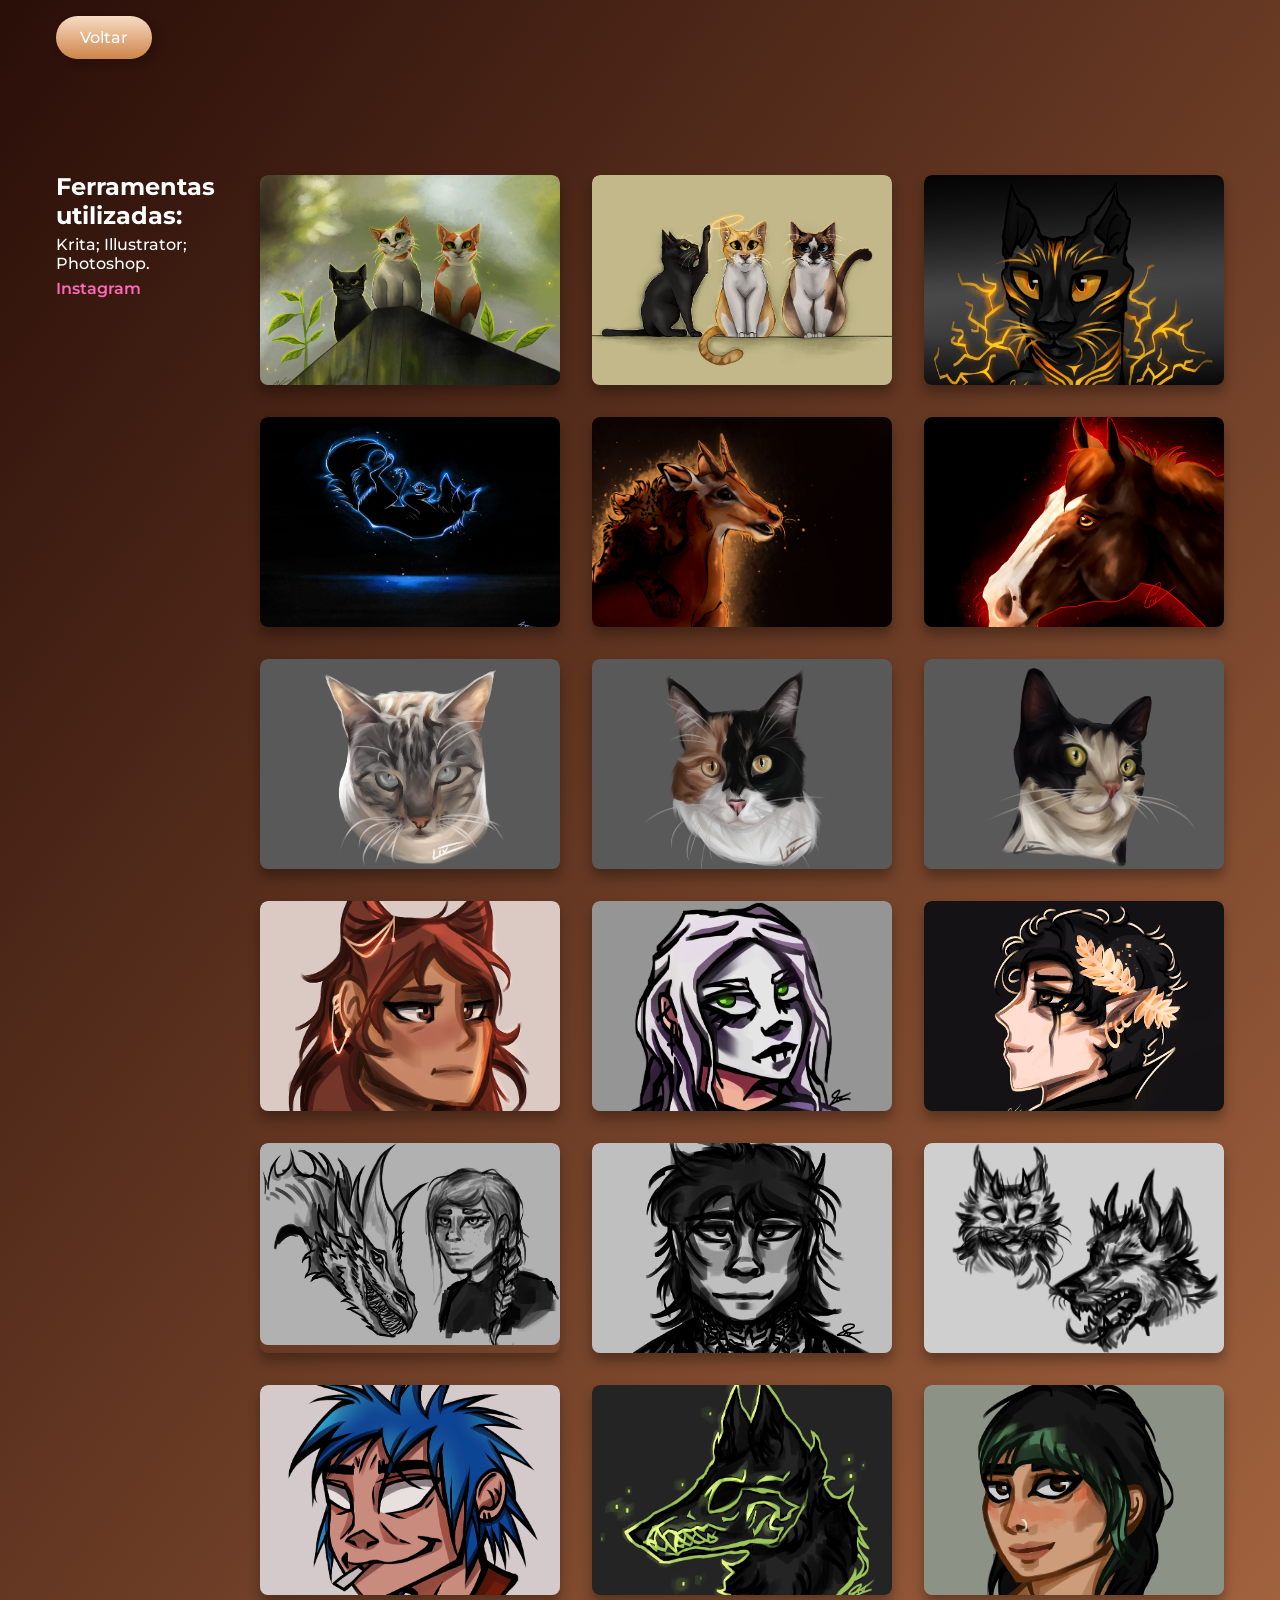
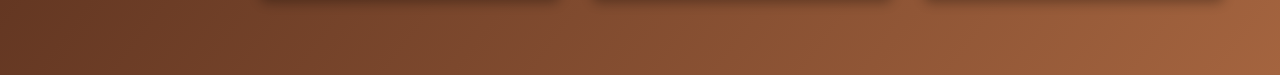
==== desenhos.html @ c01bd3d4 "organiza pastas, renomeia imagens e corrige html" ====
<!DOCTYPE html>
<html lang="pt-br">

<head>
  <meta charset="UTF-8" />
  <meta name="viewport" content="width=device-width, initial-scale=1.0" />
  <link rel="preconnect" href="https://fonts.googleapis.com" />
  <link rel="preconnect" href="https://fonts.gstatic.com" crossorigin />
  <link href="https://fonts.googleapis.com/css2?family=Montserrat:wght@400;500;600;700&display=swap" rel="stylesheet" />
  <link rel="stylesheet" href="css/base.css" />
  <link rel="stylesheet" href="css/galeria.css" />
  <title>Desenhos</title>
</head>

<body>
  <nav class="page-nav">
    <a href="index.html" class="btn">Voltar</a>
  </nav>

  <main class="section__container split">
    <div class="page-intro">
      <h2>Ferramentas utilizadas:</h2>
      <p class="page-intro__tools">Krita; Illustrator; Photoshop.</p>
      <p>
        <a href="https://www.instagram.com/ashszen/" target="_blank" rel="noopener noreferrer">Instagram</a>
      </p>
    </div>

    <ul class="gallery">
      <li class="photo"><img src="assets/img/desenhos/stray.png" alt="Foto 1"></li>
      <li class="photo"><img src="assets/img/desenhos/gatitos.png" alt="Foto 2"></li>
      <li class="photo"><img src="assets/img/desenhos/gato-brilhante.png" alt="Foto 3"></li>
      <li class="photo"><img src="assets/img/desenhos/lys-azul.png" alt="Foto 4"></li>
      <li class="photo"><img src="assets/img/desenhos/guepardo.png" alt="Foto 5"></li>
      <li class="photo"><img src="assets/img/desenhos/cavalo.png" alt="Foto 6"></li>
      <li class="photo"><img src="assets/img/desenhos/gato-1.png" alt="Foto 7"></li>
      <li class="photo"><img src="assets/img/desenhos/gato-2.png" alt="Foto 8"></li>
      <li class="photo"><img src="assets/img/desenhos/gato-3.png" alt="Foto 9"></li>
      <li class="photo"><img src="assets/img/desenhos/jude.png" alt="Foto 10"></li>
      <li class="photo"><img src="assets/img/desenhos/dakota.png" alt="Foto 11"></li>
      <li class="photo"><img src="assets/img/desenhos/cardan.png" alt="Foto 12"></li>
      <li class="photo"><img src="assets/img/desenhos/tairn.png" alt="Foto 13"></li>
      <li class="photo"><img src="assets/img/desenhos/henson.png" alt="Foto 14"></li>
      <li class="photo"><img src="assets/img/desenhos/animais.png" alt="Foto 15"></li>
      <li class="photo"><img src="assets/img/desenhos/desenho-2d.png" alt="Foto 16"></li>
      <li class="photo"><img src="assets/img/desenhos/lobo.png" alt="Foto 17"></li>
      <li class="photo"><img src="assets/img/desenhos/yvet.png" alt="Foto 18"></li>
    </ul>
  </main>
</body>

</html>
---- css/base.css ----
/* Base compartilhada por todas as páginas */

:root {
  --primary-color: #f7dcc5;
  --secondary-color: #ce8448;
  --extra-light: #f3f4f6;
  --white: #ffffff;
  --gradient-1: linear-gradient(to bottom right, #290E08, #A4643F);
  --gradient-2: linear-gradient(to bottom, var(--primary-color), var(--secondary-color));
  --shadow: 5px 5px 10px rgba(0, 0, 0, 0.2);
  --max-width: 1200px;
}

* {
  padding: 0;
  margin: 0;
  box-sizing: border-box;
}

html {
  scroll-behavior: smooth;
}

body {
  font-family: "Montserrat", sans-serif;
  color: var(--white);
  background-image: var(--gradient-1);
}

main {
  min-height: 100vh;
}

img {
  width: 100%;
  display: flex;
}

a {
  text-decoration: none;
}

.section__container {
  max-width: var(--max-width);
  margin: auto;
  padding: 5rem 1rem;
}

.section__header {
  margin-bottom: 5rem;
  font-size: 2.5rem;
  font-weight: 700;
  text-align: center;
}

.section__description {
  max-width: 600px;
  margin-inline: auto;
  color: var(--extra-light);
  text-align: center;
  line-height: 1.75rem;
}

/* Duas colunas a partir de 768px (Sobre mim e páginas de galeria) */
.split {
  display: grid;
  gap: 2rem;
}

.btn {
  display: inline-block;
  padding: 0.75rem 1.5rem;
  font-size: 1rem;
  font-weight: 500;
  color: var(--white);
  background-image: var(--gradient-2);
  border: none;
  border-radius: 5rem;
  cursor: pointer;
  box-shadow: var(--shadow);
  transition: transform 0.2s;
}

.btn:hover {
  transform: scale(1.05);
}

@media (width > 768px) {
  .split {
    grid-template-columns: repeat(2, 1fr);
    align-items: center;
  }
}
---- css/galeria.css ----
/* Páginas de galeria (desenhos.html e design.html) */

.page-nav {
  max-width: var(--max-width);
  margin: auto;
  padding: 1rem;
}

.page-intro {
  display: flex;
  flex-direction: column;
  align-items: flex-start;
  align-self: start;
  margin-top: 10%;
}

.page-intro__tools {
  font-weight: 500;
  margin-block: 3%;
}

.page-intro a {
  color: #ff69b4;
  font-weight: 600;
}

.page-intro a:hover {
  color: #ff1493;
}

/* Grade de imagens: 3 colunas por padrão, --duo para 2 colunas */
.gallery {
  display: grid;
  grid-template-columns: repeat(3, minmax(300px, 1fr));
  gap: 2rem;
  max-width: var(--max-width);
  margin: 20px auto 0;
  list-style: none;
}

.gallery--duo {
  grid-template-columns: repeat(2, minmax(400px, 1fr));
}

.photo {
  width: 100%;
  aspect-ratio: 4 / 2.8;
  overflow: hidden;
  border-radius: 8px;
  box-shadow: 0 8px 12px rgba(0, 0, 0, 0.3);
}

.photo img {
  height: auto;
  border-radius: 8px;
  transition: transform 0.3s ease-in-out;
}

.photo img:hover {
  transform: scale(1.1);
}

/* Lista de projetos (design.html) */
.projects {
  display: flex;
  flex-direction: column;
  text-align: center;
}

.project:not(:last-child) {
  margin-bottom: 70px;
}

.project__title {
  padding-bottom: 10px;
}

.project__parts {
  font-weight: 600;
}

@media (max-width: 1024px) {
  .gallery {
    grid-template-columns: repeat(2, minmax(300px, 1fr));
  }

  .gallery--duo {
    grid-template-columns: repeat(2, minmax(200px, 1fr));
  }
}

@media (max-width: 768px) {
  .gallery--duo {
    grid-template-columns: 1fr;
    gap: 1rem;
  }
}

@media (max-width: 600px) {
  .gallery {
    grid-template-columns: 1fr;
  }
}
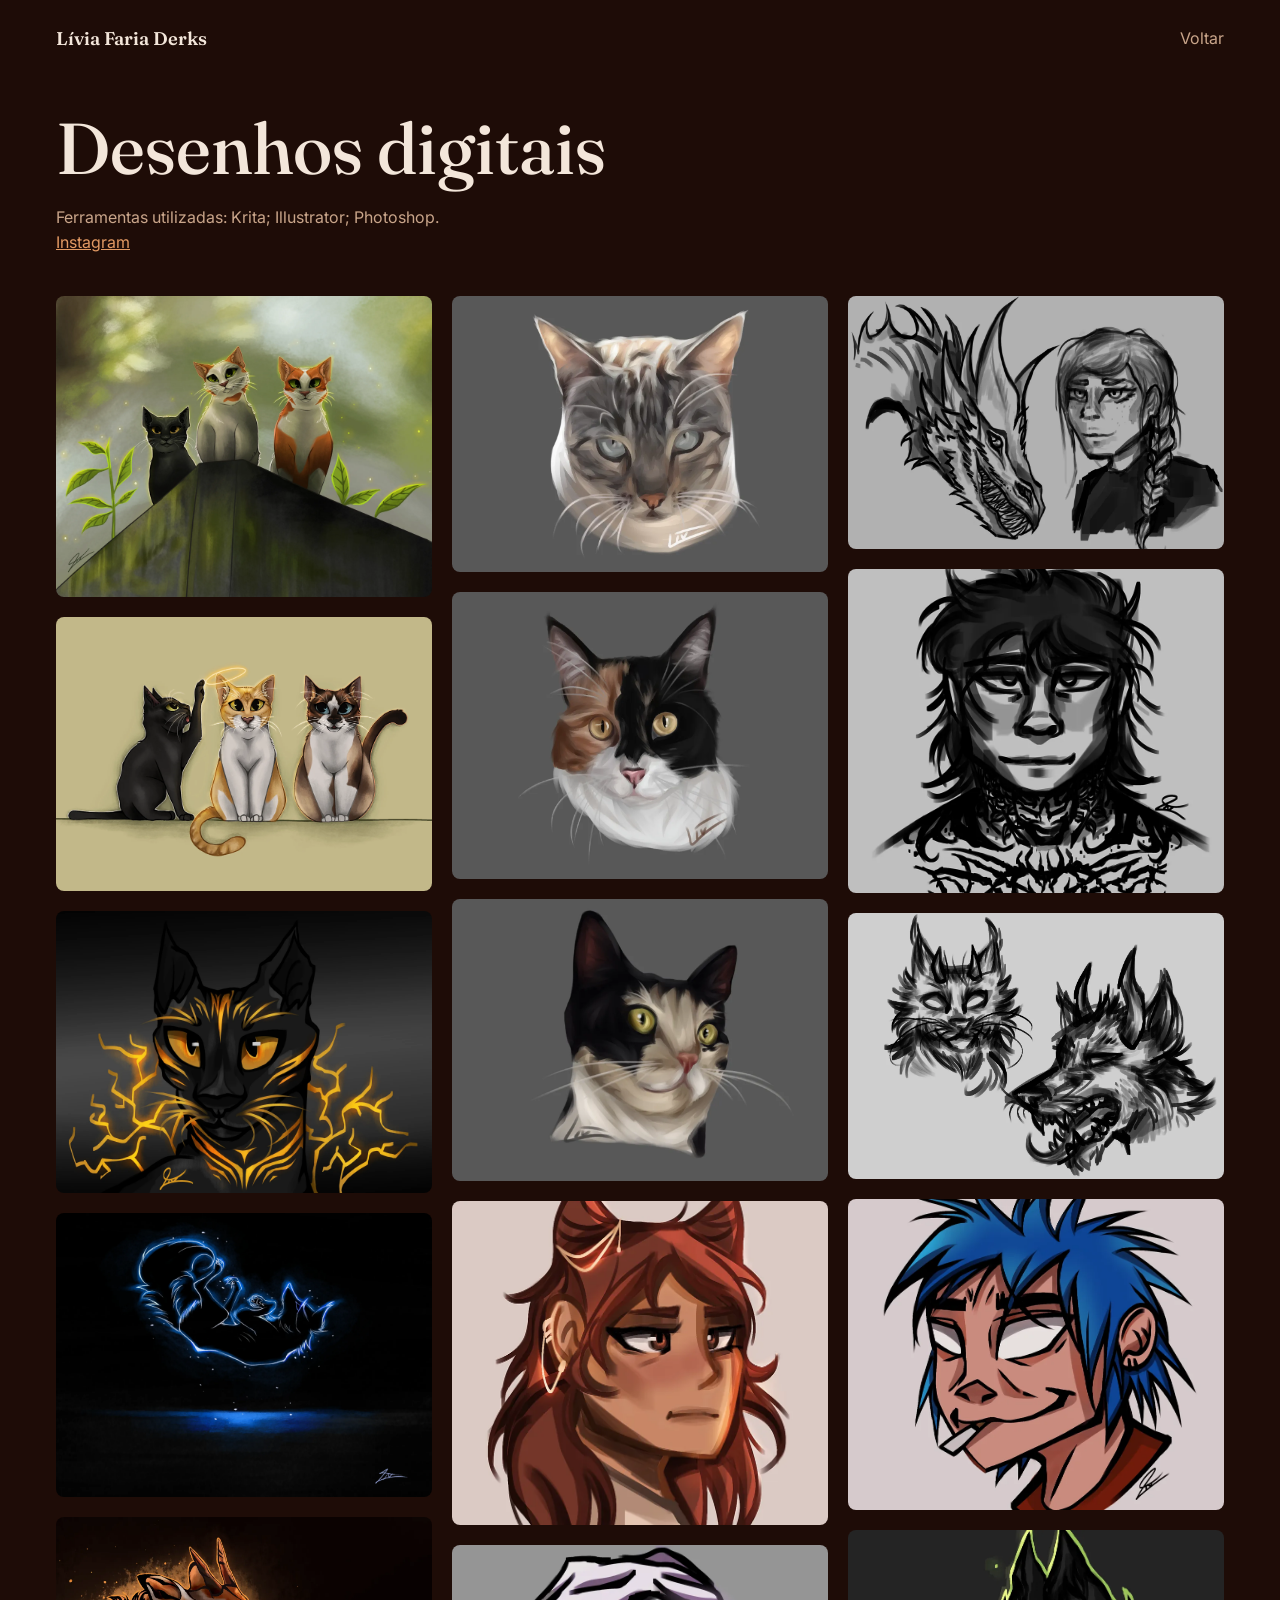
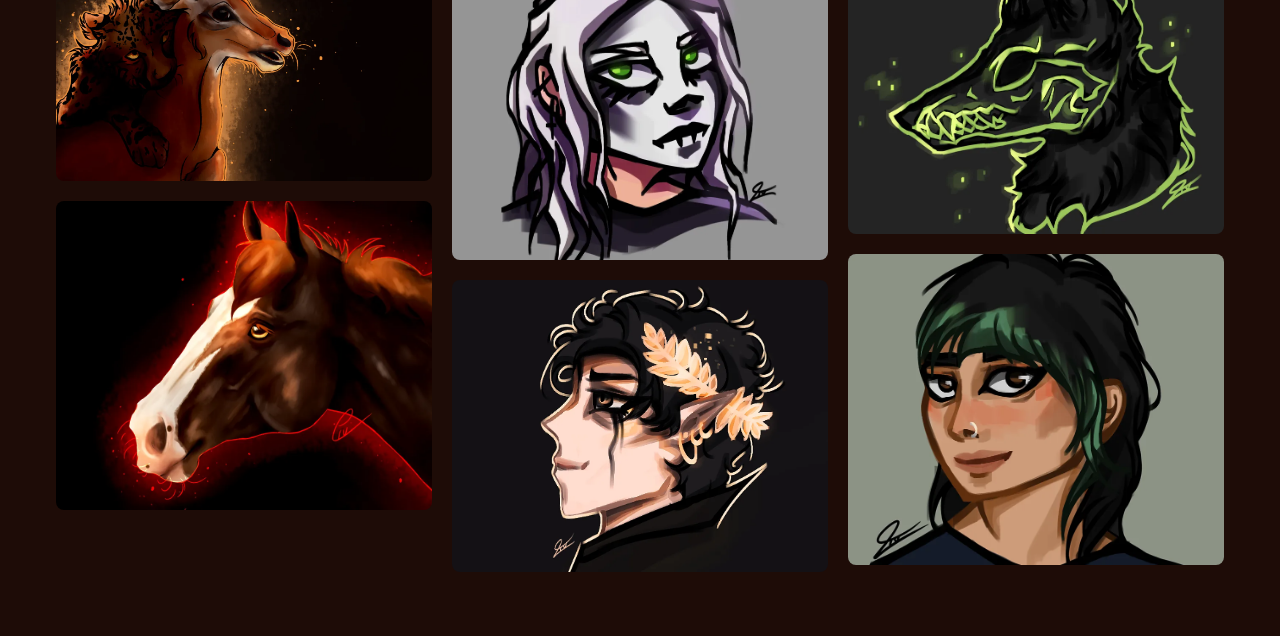
==== commit 253f794a: "imagens em webp, visual novo e acessibilidade" ====
--- a/desenhos.html
+++ b/desenhos.html
@@ -4,49 +4,60 @@
 <head>
   <meta charset="UTF-8" />
   <meta name="viewport" content="width=device-width, initial-scale=1.0" />
+  <meta name="description" content="Desenhos digitais de Lívia Faria Derks." />
   <link rel="preconnect" href="https://fonts.googleapis.com" />
   <link rel="preconnect" href="https://fonts.gstatic.com" crossorigin />
-  <link href="https://fonts.googleapis.com/css2?family=Montserrat:wght@400;500;600;700&display=swap" rel="stylesheet" />
+  <link href="https://fonts.googleapis.com/css2?family=Fraunces:opsz,wght@9..144,500;9..144,600&family=Inter:wght@400;600&display=swap" rel="stylesheet" />
   <link rel="stylesheet" href="css/base.css" />
   <link rel="stylesheet" href="css/galeria.css" />
-  <title>Desenhos</title>
+  <title>Desenhos digitais | Lívia Faria Derks</title>
 </head>
 
 <body>
-  <nav class="page-nav">
-    <a href="index.html" class="btn">Voltar</a>
-  </nav>
+  <header class="topo container">
+    <a href="index.html" class="topo__nome">Lívia Faria Derks</a>
+    <nav aria-label="Principal">
+      <ul class="topo__links">
+        <li><a href="index.html">Voltar</a></li>
+      </ul>
+    </nav>
+  </header>
 
-  <main class="section__container split">
-    <div class="page-intro">
-      <h2>Ferramentas utilizadas:</h2>
-      <p class="page-intro__tools">Krita; Illustrator; Photoshop.</p>
-      <p>
-        <a href="https://www.instagram.com/ashszen/" target="_blank" rel="noopener noreferrer">Instagram</a>
-      </p>
-    </div>
+  <main class="pagina container">
+    <h1>Desenhos digitais</h1>
+    <p class="ferramentas">Ferramentas utilizadas: Krita; Illustrator; Photoshop.</p>
+    <p>
+      <a href="https://www.instagram.com/ashszen/" target="_blank" rel="noopener noreferrer">Instagram<span
+          class="sr-only"> (abre em nova aba)</span></a>
+    </p>
 
     <ul class="gallery">
-      <li class="photo"><img src="assets/img/desenhos/stray.png" alt="Foto 1"></li>
-      <li class="photo"><img src="assets/img/desenhos/gatitos.png" alt="Foto 2"></li>
-      <li class="photo"><img src="assets/img/desenhos/gato-brilhante.png" alt="Foto 3"></li>
-      <li class="photo"><img src="assets/img/desenhos/lys-azul.png" alt="Foto 4"></li>
-      <li class="photo"><img src="assets/img/desenhos/guepardo.png" alt="Foto 5"></li>
-      <li class="photo"><img src="assets/img/desenhos/cavalo.png" alt="Foto 6"></li>
-      <li class="photo"><img src="assets/img/desenhos/gato-1.png" alt="Foto 7"></li>
-      <li class="photo"><img src="assets/img/desenhos/gato-2.png" alt="Foto 8"></li>
-      <li class="photo"><img src="assets/img/desenhos/gato-3.png" alt="Foto 9"></li>
-      <li class="photo"><img src="assets/img/desenhos/jude.png" alt="Foto 10"></li>
-      <li class="photo"><img src="assets/img/desenhos/dakota.png" alt="Foto 11"></li>
-      <li class="photo"><img src="assets/img/desenhos/cardan.png" alt="Foto 12"></li>
-      <li class="photo"><img src="assets/img/desenhos/tairn.png" alt="Foto 13"></li>
-      <li class="photo"><img src="assets/img/desenhos/henson.png" alt="Foto 14"></li>
-      <li class="photo"><img src="assets/img/desenhos/animais.png" alt="Foto 15"></li>
-      <li class="photo"><img src="assets/img/desenhos/desenho-2d.png" alt="Foto 16"></li>
-      <li class="photo"><img src="assets/img/desenhos/lobo.png" alt="Foto 17"></li>
-      <li class="photo"><img src="assets/img/desenhos/yvet.png" alt="Foto 18"></li>
+      <li><a class="photo" href="assets/img/desenhos/stray.webp"><img src="assets/img/desenhos/stray.webp" alt="Foto 1" width="2000" height="1604" loading="lazy"></a></li>
+      <li><a class="photo" href="assets/img/desenhos/gatitos.webp"><img src="assets/img/desenhos/gatitos.webp" alt="Foto 2" width="2000" height="1455" loading="lazy"></a></li>
+      <li><a class="photo" href="assets/img/desenhos/gato-brilhante.webp"><img src="assets/img/desenhos/gato-brilhante.webp" alt="Foto 3" width="2000" height="1500" loading="lazy"></a></li>
+      <li><a class="photo" href="assets/img/desenhos/lys-azul.webp"><img src="assets/img/desenhos/lys-azul.webp" alt="Foto 4" width="2000" height="1513" loading="lazy"></a></li>
+      <li><a class="photo" href="assets/img/desenhos/guepardo.webp"><img src="assets/img/desenhos/guepardo.webp" alt="Foto 5" width="1343" height="943" loading="lazy"></a></li>
+      <li><a class="photo" href="assets/img/desenhos/cavalo.webp"><img src="assets/img/desenhos/cavalo.webp" alt="Foto 6" width="943" height="774" loading="lazy"></a></li>
+      <li><a class="photo" href="assets/img/desenhos/gato-1.webp"><img src="assets/img/desenhos/gato-1.webp" alt="Foto 7" width="1113" height="818" loading="lazy"></a></li>
+      <li><a class="photo" href="assets/img/desenhos/gato-2.webp"><img src="assets/img/desenhos/gato-2.webp" alt="Foto 8" width="1193" height="909" loading="lazy"></a></li>
+      <li><a class="photo" href="assets/img/desenhos/gato-3.webp"><img src="assets/img/desenhos/gato-3.webp" alt="Foto 9" width="1160" height="872" loading="lazy"></a></li>
+      <li><a class="photo" href="assets/img/desenhos/jude.webp"><img src="assets/img/desenhos/jude.webp" alt="Foto 10" width="792" height="681" loading="lazy"></a></li>
+      <li><a class="photo" href="assets/img/desenhos/dakota.webp"><img src="assets/img/desenhos/dakota.webp" alt="Foto 11" width="871" height="730" loading="lazy"></a></li>
+      <li><a class="photo" href="assets/img/desenhos/cardan.webp"><img src="assets/img/desenhos/cardan.webp" alt="Foto 12" width="1029" height="799" loading="lazy"></a></li>
+      <li><a class="photo" href="assets/img/desenhos/tairn.webp"><img src="assets/img/desenhos/tairn.webp" alt="Foto 13" width="1160" height="780" loading="lazy"></a></li>
+      <li><a class="photo" href="assets/img/desenhos/henson.webp"><img src="assets/img/desenhos/henson.webp" alt="Foto 14" width="940" height="810" loading="lazy"></a></li>
+      <li><a class="photo" href="assets/img/desenhos/animais.webp"><img src="assets/img/desenhos/animais.webp" alt="Foto 15" width="1259" height="891" loading="lazy"></a></li>
+      <li><a class="photo" href="assets/img/desenhos/desenho-2d.webp"><img src="assets/img/desenhos/desenho-2d.webp" alt="Foto 16" width="905" height="750" loading="lazy"></a></li>
+      <li><a class="photo" href="assets/img/desenhos/lobo.webp"><img src="assets/img/desenhos/lobo.webp" alt="Foto 17" width="889" height="718" loading="lazy"></a></li>
+      <li><a class="photo" href="assets/img/desenhos/yvet.webp"><img src="assets/img/desenhos/yvet.webp" alt="Foto 18" width="888" height="735" loading="lazy"></a></li>
     </ul>
   </main>
+
+  <dialog class="zoom" id="zoom" aria-label="Imagem ampliada">
+    <button type="button" class="btn zoom__fechar" id="fechar">Fechar</button>
+  </dialog>
+
+  <script src="js/galeria.js"></script>
 </body>
 
 </html>
--- a/css/base.css
+++ b/css/base.css
@@ -1,14 +1,14 @@
-/* Base compartilhada por todas as páginas */
-
 :root {
-  --primary-color: #f7dcc5;
-  --secondary-color: #ce8448;
-  --extra-light: #f3f4f6;
-  --white: #ffffff;
-  --gradient-1: linear-gradient(to bottom right, #290E08, #A4643F);
-  --gradient-2: linear-gradient(to bottom, var(--primary-color), var(--secondary-color));
-  --shadow: 5px 5px 10px rgba(0, 0, 0, 0.2);
-  --max-width: 1200px;
+  --fundo: #1e0c07;
+  --fundo-2: #2a1610;
+  --borda: #3d2419;
+  --texto: #f3e6da;
+  --texto-2: #c9a58a;
+  --destaque: #e39a63;
+  --destaque-hover: #eeb07f;
+  --fonte-titulo: "Fraunces", Georgia, serif;
+  --fonte-texto: "Inter", system-ui, sans-serif;
+  --largura: 1200px;
 }
 
 * {
@@ -22,72 +22,119 @@
 }
 
 body {
-  font-family: "Montserrat", sans-serif;
-  color: var(--white);
-  background-image: var(--gradient-1);
-}
-
-main {
-  min-height: 100vh;
+  font-family: var(--fonte-texto);
+  line-height: 1.6;
+  color: var(--texto);
+  background-color: var(--fundo);
 }
 
 img {
-  width: 100%;
-  display: flex;
+  display: block;
+  max-width: 100%;
+  height: auto;
+}
+
+h1, h2, h3 {
+  font-family: var(--fonte-titulo);
+  font-weight: 600;
+  line-height: 1.1;
 }
 
 a {
+  color: var(--destaque);
+}
+
+a:hover {
+  color: var(--destaque-hover);
+}
+
+:focus-visible {
+  outline: 2px solid var(--destaque);
+  outline-offset: 3px;
+}
+
+.container {
+  max-width: var(--largura);
+  margin-inline: auto;
+  padding-inline: 1rem;
+}
+
+/* so pra leitor de tela */
+.sr-only {
+  position: absolute;
+  width: 1px;
+  height: 1px;
+  overflow: hidden;
+  clip: rect(0 0 0 0);
+  white-space: nowrap;
+}
+
+/* topo */
+.topo {
+  display: flex;
+  flex-wrap: wrap;
+  align-items: center;
+  justify-content: space-between;
+  gap: 0.5rem 2rem;
+  padding-block: 1.5rem;
+}
+
+.topo__nome {
+  font-family: var(--fonte-titulo);
+  font-size: 1.15rem;
+  font-weight: 600;
+  color: var(--texto);
   text-decoration: none;
 }
 
-.section__container {
-  max-width: var(--max-width);
-  margin: auto;
-  padding: 5rem 1rem;
+.topo__links {
+  display: flex;
+  flex-wrap: wrap;
+  gap: 0.25rem 1.5rem;
+  list-style: none;
 }
 
-.section__header {
-  margin-bottom: 5rem;
-  font-size: 2.5rem;
-  font-weight: 700;
-  text-align: center;
+.topo__links a {
+  color: var(--texto-2);
+  text-decoration: none;
 }
 
-.section__description {
-  max-width: 600px;
-  margin-inline: auto;
-  color: var(--extra-light);
-  text-align: center;
-  line-height: 1.75rem;
+.topo__links a:hover {
+  color: var(--texto);
 }
 
-/* Duas colunas a partir de 768px (Sobre mim e páginas de galeria) */
-.split {
-  display: grid;
-  gap: 2rem;
-}
-
+/* botao */
 .btn {
   display: inline-block;
-  padding: 0.75rem 1.5rem;
-  font-size: 1rem;
-  font-weight: 500;
-  color: var(--white);
-  background-image: var(--gradient-2);
+  padding: 0.7rem 1.4rem;
+  font-weight: 600;
+  color: var(--fundo);
+  background-color: var(--destaque);
   border: none;
   border-radius: 5rem;
+  text-decoration: none;
   cursor: pointer;
-  box-shadow: var(--shadow);
-  transition: transform 0.2s;
+  transition: background-color 0.2s;
 }
 
 .btn:hover {
-  transform: scale(1.05);
+  color: var(--fundo);
+  background-color: var(--destaque-hover);
 }
 
-@media (width > 768px) {
-  .split {
-    grid-template-columns: repeat(2, 1fr);
-    align-items: center;
+.rodape {
+  padding-block: 3rem;
+  font-size: 0.9rem;
+  color: var(--texto-2);
+  border-top: 1px solid var(--borda);
+}
+
+@media (prefers-reduced-motion: reduce) {
+  html {
+    scroll-behavior: auto;
+  }
+
+  * {
+    transition: none !important;
   }
 }
--- a/css/galeria.css
+++ b/css/galeria.css
@@ -1,103 +1,99 @@
-/* Páginas de galeria (desenhos.html e design.html) */
-
-.page-nav {
-  max-width: var(--max-width);
-  margin: auto;
-  padding: 1rem;
+.pagina {
+  padding-block: 2rem 4rem;
 }
 
-.page-intro {
-  display: flex;
-  flex-direction: column;
-  align-items: flex-start;
-  align-self: start;
-  margin-top: 10%;
+.pagina h1 {
+  font-size: clamp(2.5rem, 9vw, 4.5rem);
+  font-weight: 500;
 }
 
-.page-intro__tools {
-  font-weight: 500;
-  margin-block: 3%;
+.ferramentas {
+  margin-top: 1rem;
+  color: var(--texto-2);
 }
 
-.page-intro a {
-  color: #ff69b4;
+/* galeria (estilo masonry pra nao cortar os desenhos) */
+.gallery {
+  columns: 3 280px;
+  column-gap: 1.25rem;
+  margin-top: 2.5rem;
+  list-style: none;
+}
+
+.gallery--duas {
+  columns: 2 300px;
+}
+
+.gallery li {
+  break-inside: avoid;
+  margin-bottom: 1.25rem;
+}
+
+.photo {
+  display: block;
+  border-radius: 0.5rem;
+  overflow: hidden;
+  cursor: zoom-in;
+}
+
+.photo img {
+  width: 100%;
+  transition: opacity 0.2s;
+}
+
+.photo:hover img {
+  opacity: 0.85;
+}
+
+/* projetos de design */
+.projeto {
+  padding-top: 3.5rem;
+  margin-top: 3.5rem;
+  border-top: 1px solid var(--borda);
+}
+
+.projeto h2 {
+  margin-bottom: 0.75rem;
+  font-size: clamp(1.75rem, 5vw, 2.25rem);
+}
+
+.projeto p {
+  max-width: 65ch;
+  color: var(--texto-2);
+}
+
+.projeto__partes {
+  margin-top: 0.25rem;
   font-weight: 600;
 }
 
-.page-intro a:hover {
-  color: #ff1493;
+.projeto .gallery {
+  margin-top: 1.5rem;
 }
 
-/* Grade de imagens: 3 colunas por padrão, --duo para 2 colunas */
-.gallery {
-  display: grid;
-  grid-template-columns: repeat(3, minmax(300px, 1fr));
-  gap: 2rem;
-  max-width: var(--max-width);
-  margin: 20px auto 0;
-  list-style: none;
+/* imagem ampliada */
+.zoom {
+  max-width: 95vw;
+  max-height: 95vh;
+  margin: auto;
+  padding: 0;
+  background: none;
+  border: none;
 }
 
-.gallery--duo {
-  grid-template-columns: repeat(2, minmax(400px, 1fr));
+.zoom::backdrop {
+  background-color: rgba(10, 4, 2, 0.92);
 }
 
-.photo {
-  width: 100%;
-  aspect-ratio: 4 / 2.8;
-  overflow: hidden;
-  border-radius: 8px;
-  box-shadow: 0 8px 12px rgba(0, 0, 0, 0.3);
+.zoom img {
+  max-width: 95vw;
+  max-height: 85vh;
+  width: auto;
+  margin-inline: auto;
+  border-radius: 0.5rem;
 }
 
-.photo img {
-  height: auto;
-  border-radius: 8px;
-  transition: transform 0.3s ease-in-out;
+.zoom__fechar {
+  display: block;
+  margin: 0 0 0.75rem auto;
 }
-
-.photo img:hover {
-  transform: scale(1.1);
-}
-
-/* Lista de projetos (design.html) */
-.projects {
-  display: flex;
-  flex-direction: column;
-  text-align: center;
-}
-
-.project:not(:last-child) {
-  margin-bottom: 70px;
-}
-
-.project__title {
-  padding-bottom: 10px;
-}
-
-.project__parts {
-  font-weight: 600;
-}
-
-@media (max-width: 1024px) {
-  .gallery {
-    grid-template-columns: repeat(2, minmax(300px, 1fr));
-  }
-
-  .gallery--duo {
-    grid-template-columns: repeat(2, minmax(200px, 1fr));
-  }
-}
-
-@media (max-width: 768px) {
-  .gallery--duo {
-    grid-template-columns: 1fr;
-    gap: 1rem;
-  }
-}
-
-@media (max-width: 600px) {
-  .gallery {
-    grid-template-columns: 1fr;
-  }
-}
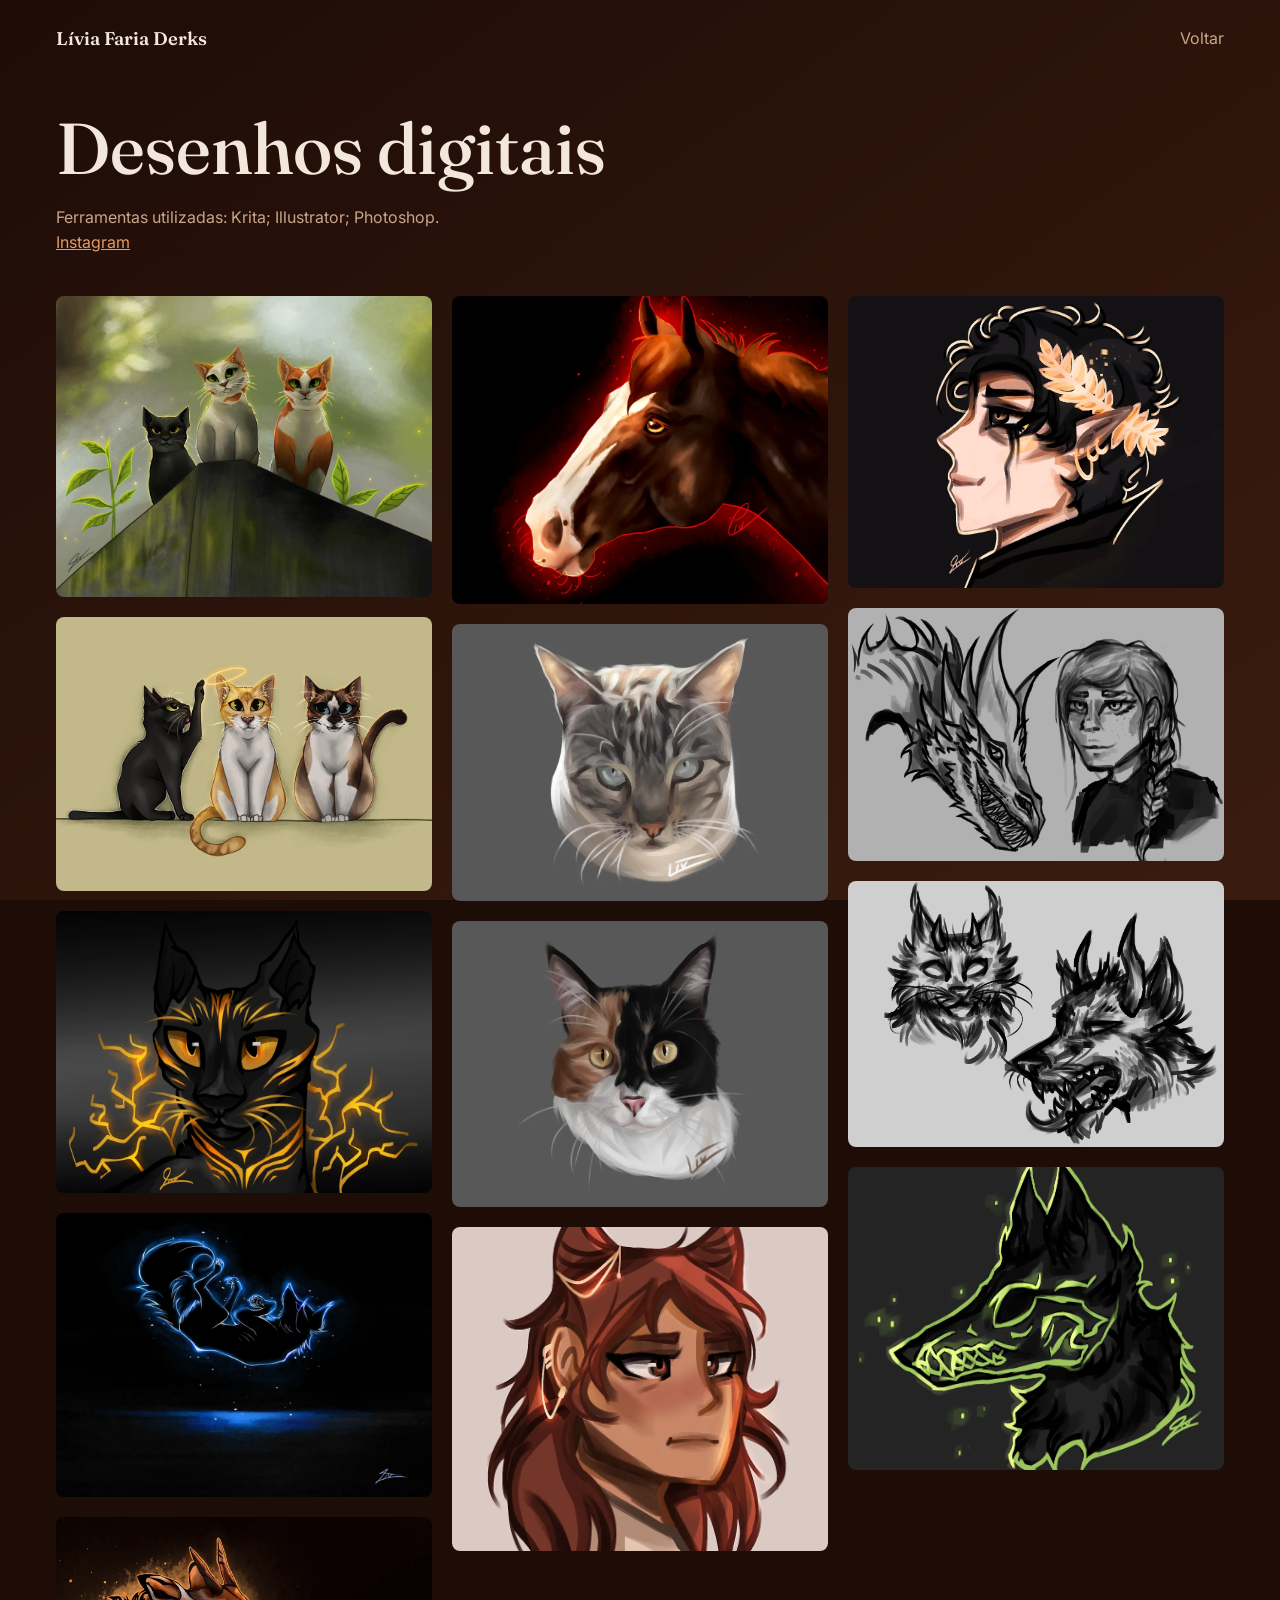
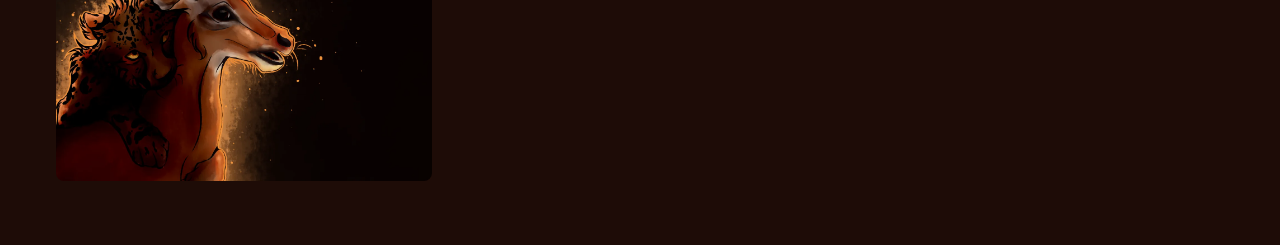
==== commit 9c991218: "textos alternativos e tira alguns desenhos" ====
--- a/desenhos.html
+++ b/desenhos.html
@@ -32,24 +32,19 @@
     </p>
 
     <ul class="gallery">
-      <li><a class="photo" href="assets/img/desenhos/stray.webp"><img src="assets/img/desenhos/stray.webp" alt="Foto 1" width="2000" height="1604" loading="lazy"></a></li>
-      <li><a class="photo" href="assets/img/desenhos/gatitos.webp"><img src="assets/img/desenhos/gatitos.webp" alt="Foto 2" width="2000" height="1455" loading="lazy"></a></li>
-      <li><a class="photo" href="assets/img/desenhos/gato-brilhante.webp"><img src="assets/img/desenhos/gato-brilhante.webp" alt="Foto 3" width="2000" height="1500" loading="lazy"></a></li>
-      <li><a class="photo" href="assets/img/desenhos/lys-azul.webp"><img src="assets/img/desenhos/lys-azul.webp" alt="Foto 4" width="2000" height="1513" loading="lazy"></a></li>
-      <li><a class="photo" href="assets/img/desenhos/guepardo.webp"><img src="assets/img/desenhos/guepardo.webp" alt="Foto 5" width="1343" height="943" loading="lazy"></a></li>
-      <li><a class="photo" href="assets/img/desenhos/cavalo.webp"><img src="assets/img/desenhos/cavalo.webp" alt="Foto 6" width="943" height="774" loading="lazy"></a></li>
-      <li><a class="photo" href="assets/img/desenhos/gato-1.webp"><img src="assets/img/desenhos/gato-1.webp" alt="Foto 7" width="1113" height="818" loading="lazy"></a></li>
-      <li><a class="photo" href="assets/img/desenhos/gato-2.webp"><img src="assets/img/desenhos/gato-2.webp" alt="Foto 8" width="1193" height="909" loading="lazy"></a></li>
-      <li><a class="photo" href="assets/img/desenhos/gato-3.webp"><img src="assets/img/desenhos/gato-3.webp" alt="Foto 9" width="1160" height="872" loading="lazy"></a></li>
-      <li><a class="photo" href="assets/img/desenhos/jude.webp"><img src="assets/img/desenhos/jude.webp" alt="Foto 10" width="792" height="681" loading="lazy"></a></li>
-      <li><a class="photo" href="assets/img/desenhos/dakota.webp"><img src="assets/img/desenhos/dakota.webp" alt="Foto 11" width="871" height="730" loading="lazy"></a></li>
-      <li><a class="photo" href="assets/img/desenhos/cardan.webp"><img src="assets/img/desenhos/cardan.webp" alt="Foto 12" width="1029" height="799" loading="lazy"></a></li>
-      <li><a class="photo" href="assets/img/desenhos/tairn.webp"><img src="assets/img/desenhos/tairn.webp" alt="Foto 13" width="1160" height="780" loading="lazy"></a></li>
-      <li><a class="photo" href="assets/img/desenhos/henson.webp"><img src="assets/img/desenhos/henson.webp" alt="Foto 14" width="940" height="810" loading="lazy"></a></li>
-      <li><a class="photo" href="assets/img/desenhos/animais.webp"><img src="assets/img/desenhos/animais.webp" alt="Foto 15" width="1259" height="891" loading="lazy"></a></li>
-      <li><a class="photo" href="assets/img/desenhos/desenho-2d.webp"><img src="assets/img/desenhos/desenho-2d.webp" alt="Foto 16" width="905" height="750" loading="lazy"></a></li>
-      <li><a class="photo" href="assets/img/desenhos/lobo.webp"><img src="assets/img/desenhos/lobo.webp" alt="Foto 17" width="889" height="718" loading="lazy"></a></li>
-      <li><a class="photo" href="assets/img/desenhos/yvet.webp"><img src="assets/img/desenhos/yvet.webp" alt="Foto 18" width="888" height="735" loading="lazy"></a></li>
+      <li><a class="photo" href="assets/img/desenhos/stray.webp"><img src="assets/img/desenhos/stray.webp" alt="Ilustração de três gatos (um preto, um branco e um laranja e branco)" width="2000" height="1604" loading="lazy"></a></li>
+      <li><a class="photo" href="assets/img/desenhos/gatitos.webp"><img src="assets/img/desenhos/gatitos.webp" alt="Ilustração de três gatos sentados lado a lado" width="2000" height="1455" loading="lazy"></a></li>
+      <li><a class="photo" href="assets/img/desenhos/gato-brilhante.webp"><img src="assets/img/desenhos/gato-brilhante.webp" alt="Gato preto de olhos laranja com marcas e raios dourados" width="2000" height="1500" loading="lazy"></a></li>
+      <li><a class="photo" href="assets/img/desenhos/lys-azul.webp"><img src="assets/img/desenhos/lys-azul.webp" alt="Um lobo azul sob fundo preto" width="2000" height="1513" loading="lazy"></a></li>
+      <li><a class="photo" href="assets/img/desenhos/guepardo.webp"><img src="assets/img/desenhos/guepardo.webp" alt="Guepardo e gazela em tons de laranja sobre fundo escuro" width="1343" height="943" loading="lazy"></a></li>
+      <li><a class="photo" href="assets/img/desenhos/cavalo.webp"><img src="assets/img/desenhos/cavalo.webp" alt="Ilustração de um cavalo marrom sob um fundo preto" width="943" height="774" loading="lazy"></a></li>
+      <li><a class="photo" href="assets/img/desenhos/gato-1.webp"><img src="assets/img/desenhos/gato-1.webp" alt="Ilustração de um gato tigrado cinza de olhos azuis" width="1113" height="818" loading="lazy"></a></li>
+      <li><a class="photo" href="assets/img/desenhos/gato-2.webp"><img src="assets/img/desenhos/gato-2.webp" alt="Ilustração de um gato tricolor de olhos amarelos" width="1193" height="909" loading="lazy"></a></li>
+      <li><a class="photo" href="assets/img/desenhos/jude.webp"><img src="assets/img/desenhos/jude.webp" alt="Ilustração de personagem de cabelo ruivo" width="792" height="681" loading="lazy"></a></li>
+      <li><a class="photo" href="assets/img/desenhos/cardan.webp"><img src="assets/img/desenhos/cardan.webp" alt="Ilustração de personagem de perfil" width="1029" height="799" loading="lazy"></a></li>
+      <li><a class="photo" href="assets/img/desenhos/tairn.webp"><img src="assets/img/desenhos/tairn.webp" alt="Esboço em preto e branco de um dragão e uma personagem" width="1160" height="780" loading="lazy"></a></li>
+      <li><a class="photo" href="assets/img/desenhos/animais.webp"><img src="assets/img/desenhos/animais.webp" alt="Esboços em preto de um gato e um lobo" width="1259" height="891" loading="lazy"></a></li>
+      <li><a class="photo" href="assets/img/desenhos/lobo.webp"><img src="assets/img/desenhos/lobo.webp" alt="Lobo preto com contorno verde neon" width="889" height="718" loading="lazy"></a></li>
     </ul>
   </main>
 
--- a/css/base.css
+++ b/css/base.css
@@ -24,8 +24,11 @@
 body {
   font-family: var(--fonte-texto);
   line-height: 1.6;
+  min-height: 100vh;
   color: var(--texto);
   background-color: var(--fundo);
+  background-image: linear-gradient(to bottom right, var(--fundo), #3a1c0f);
+  background-attachment: fixed;
 }
 
 img {
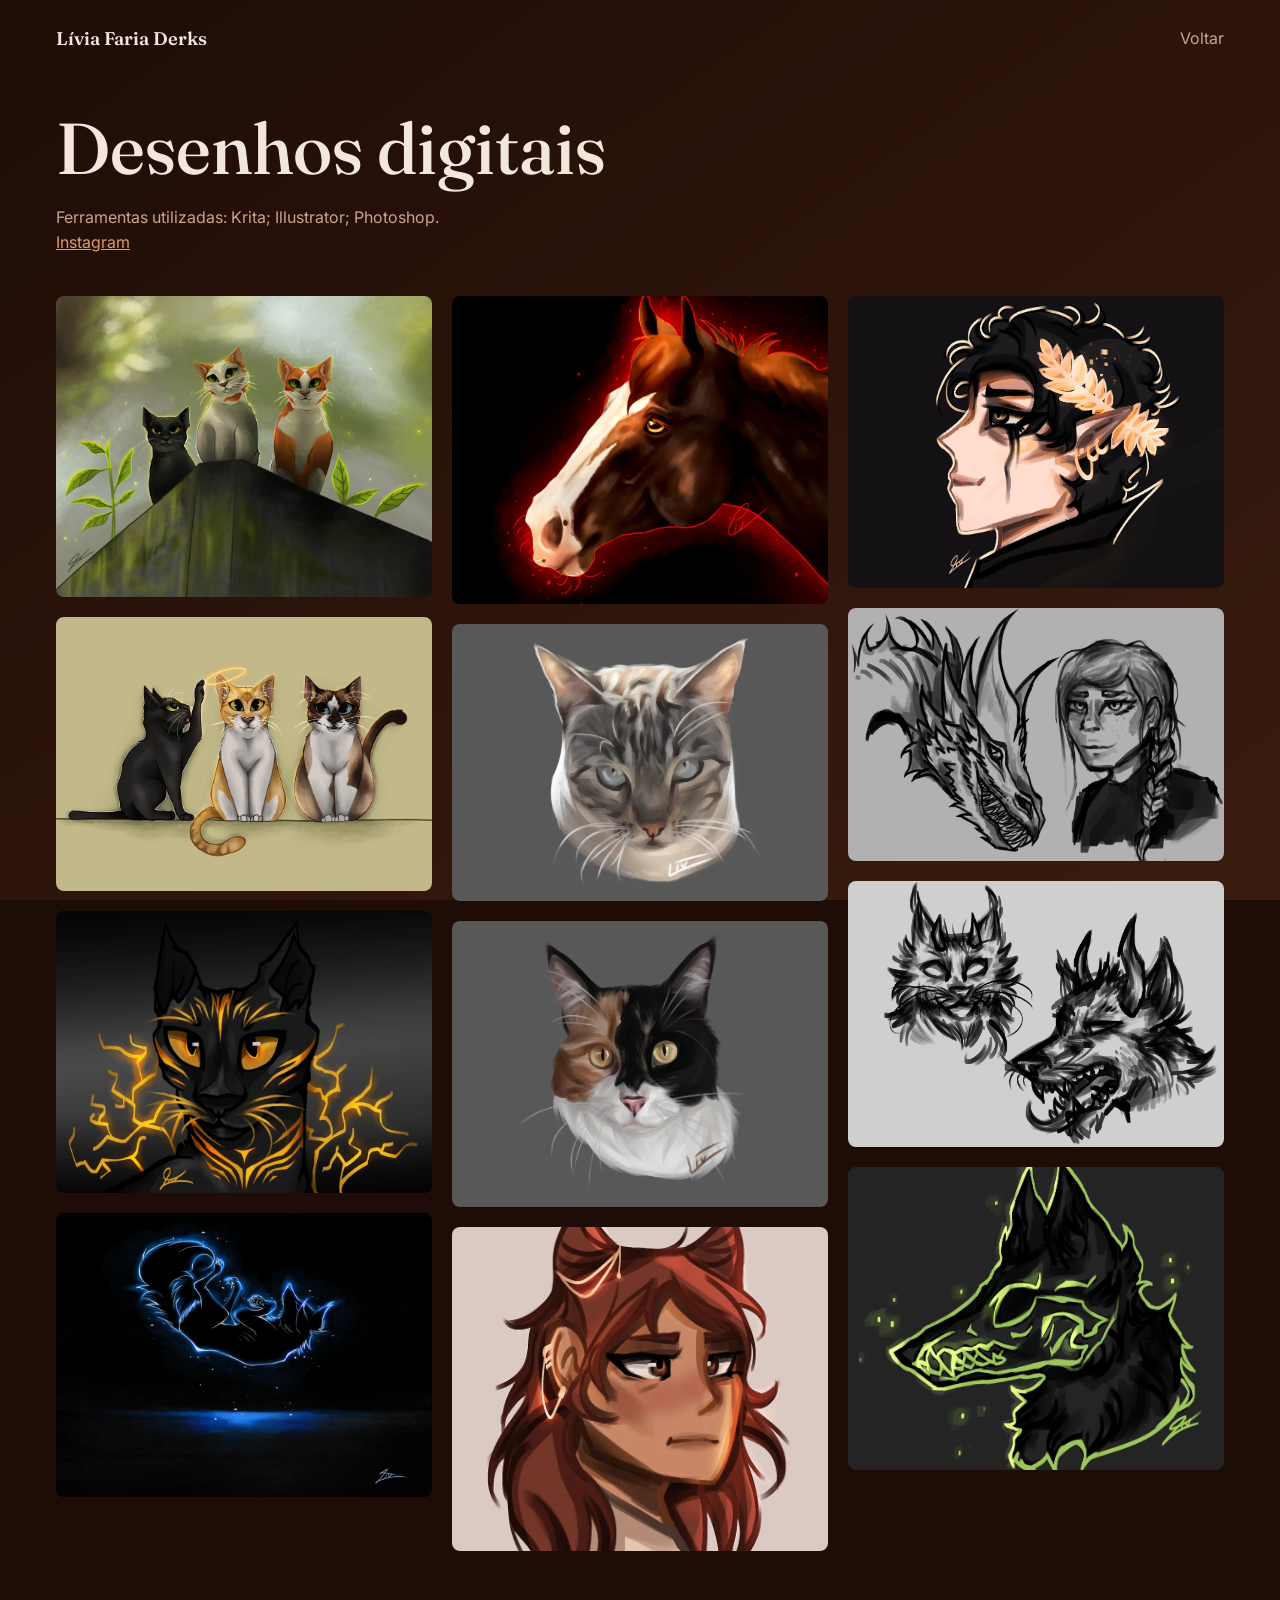
==== commit 1ed5cd8c: "tira o guepardo" ====
--- a/desenhos.html
+++ b/desenhos.html
@@ -36,7 +36,6 @@
       <li><a class="photo" href="assets/img/desenhos/gatitos.webp"><img src="assets/img/desenhos/gatitos.webp" alt="Ilustração de três gatos sentados lado a lado" width="2000" height="1455" loading="lazy"></a></li>
       <li><a class="photo" href="assets/img/desenhos/gato-brilhante.webp"><img src="assets/img/desenhos/gato-brilhante.webp" alt="Gato preto de olhos laranja com marcas e raios dourados" width="2000" height="1500" loading="lazy"></a></li>
       <li><a class="photo" href="assets/img/desenhos/lys-azul.webp"><img src="assets/img/desenhos/lys-azul.webp" alt="Um lobo azul sob fundo preto" width="2000" height="1513" loading="lazy"></a></li>
-      <li><a class="photo" href="assets/img/desenhos/guepardo.webp"><img src="assets/img/desenhos/guepardo.webp" alt="Guepardo e gazela em tons de laranja sobre fundo escuro" width="1343" height="943" loading="lazy"></a></li>
       <li><a class="photo" href="assets/img/desenhos/cavalo.webp"><img src="assets/img/desenhos/cavalo.webp" alt="Ilustração de um cavalo marrom sob um fundo preto" width="943" height="774" loading="lazy"></a></li>
       <li><a class="photo" href="assets/img/desenhos/gato-1.webp"><img src="assets/img/desenhos/gato-1.webp" alt="Ilustração de um gato tigrado cinza de olhos azuis" width="1113" height="818" loading="lazy"></a></li>
       <li><a class="photo" href="assets/img/desenhos/gato-2.webp"><img src="assets/img/desenhos/gato-2.webp" alt="Ilustração de um gato tricolor de olhos amarelos" width="1193" height="909" loading="lazy"></a></li>
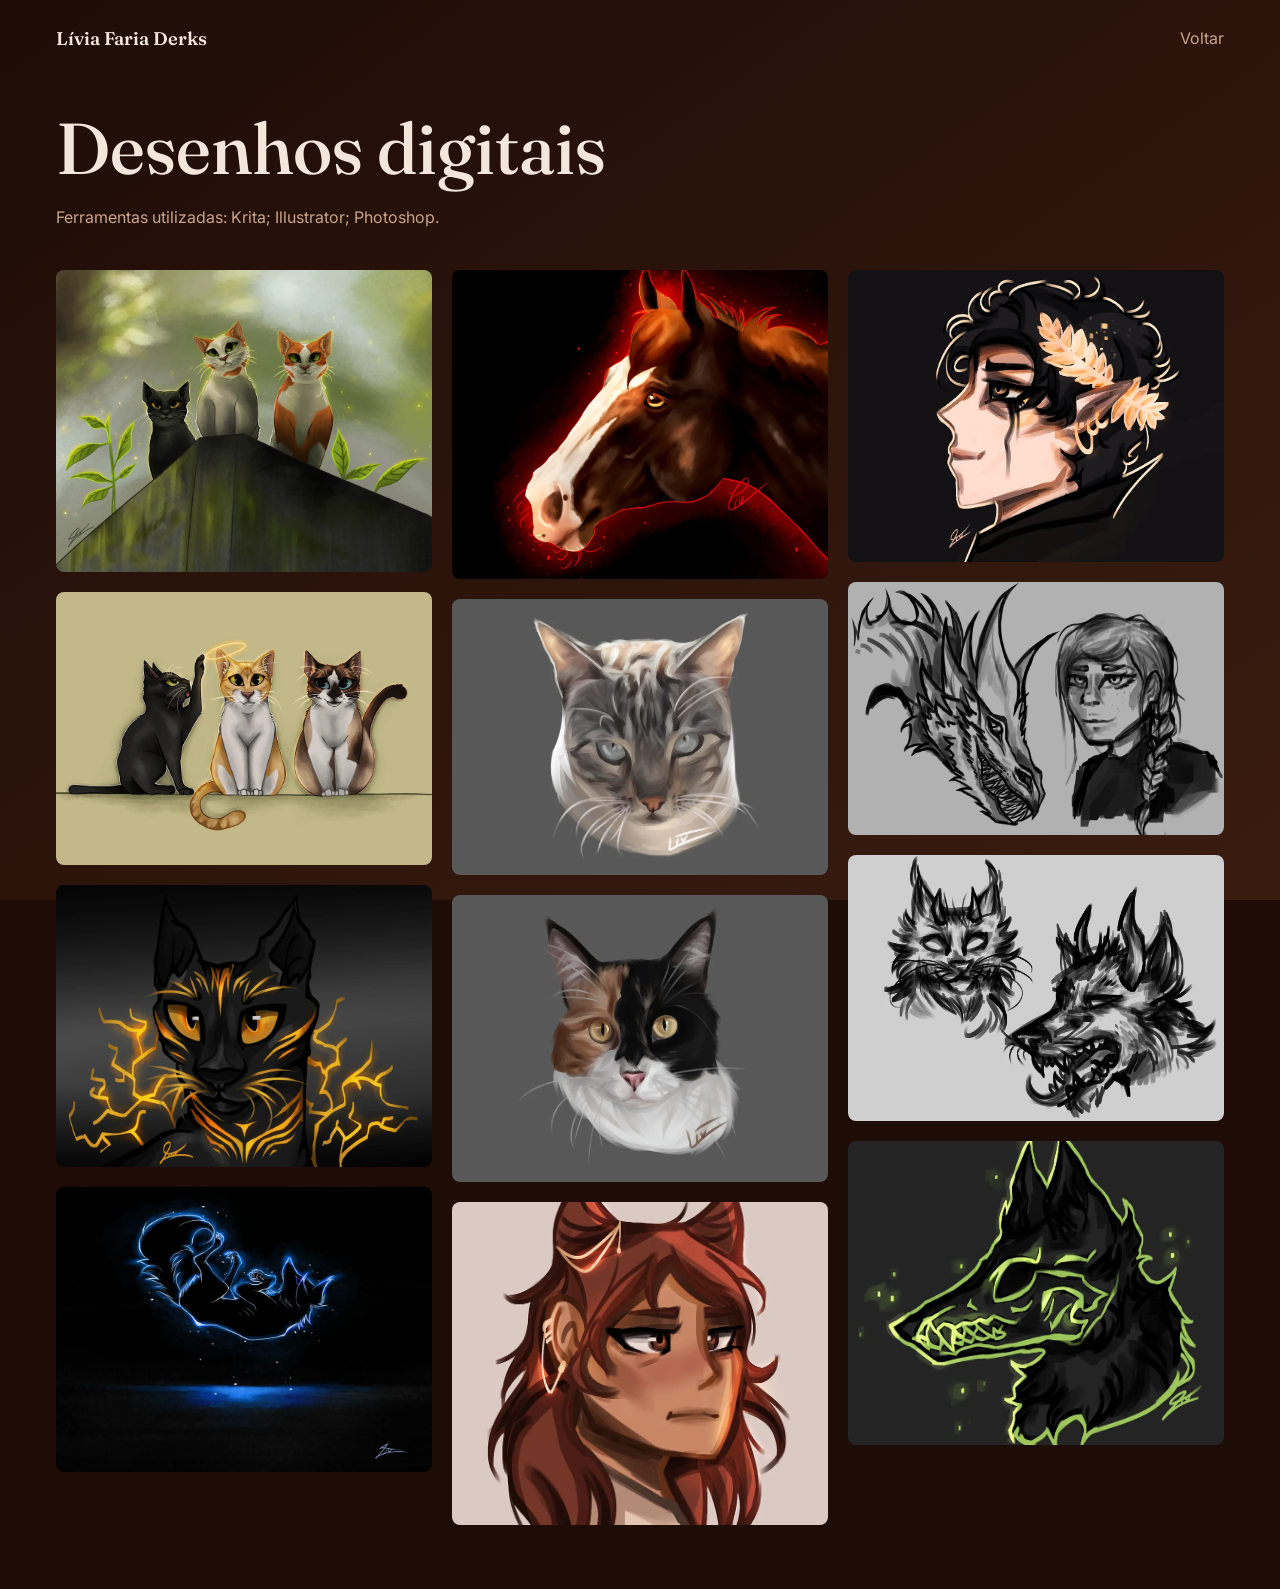
==== commit 5aff9a98: "tira o instagram da pagina de desenhos" ====
--- a/desenhos.html
+++ b/desenhos.html
@@ -14,6 +14,7 @@
 </head>
 
 <body>
+  <a class="pular-link" href="#conteudo">Pular para o conteúdo</a>
   <header class="topo container">
     <a href="index.html" class="topo__nome">Lívia Faria Derks</a>
     <nav aria-label="Principal">
@@ -23,13 +24,9 @@
     </nav>
   </header>
 
-  <main class="pagina container">
+  <main class="pagina container" id="conteudo">
     <h1>Desenhos digitais</h1>
     <p class="ferramentas">Ferramentas utilizadas: Krita; Illustrator; Photoshop.</p>
-    <p>
-      <a href="https://www.instagram.com/ashszen/" target="_blank" rel="noopener noreferrer">Instagram<span
-          class="sr-only"> (abre em nova aba)</span></a>
-    </p>
 
     <ul class="gallery">
       <li><a class="photo" href="assets/img/desenhos/stray.webp"><img src="assets/img/desenhos/stray.webp" alt="Ilustração de três gatos (um preto, um branco e um laranja e branco)" width="2000" height="1604" loading="lazy"></a></li>
--- a/css/base.css
+++ b/css/base.css
@@ -60,6 +60,24 @@
   max-width: var(--largura);
   margin-inline: auto;
   padding-inline: 1rem;
+}
+
+/* link pra pular direto pro conteudo (aparece no tab) */
+.pular-link {
+  position: absolute;
+  top: -100px;
+  left: 1rem;
+  z-index: 10;
+  padding: 0.75rem 1rem;
+  font-weight: 600;
+  color: var(--fundo);
+  background-color: var(--destaque);
+  border-radius: 0.5rem;
+}
+
+.pular-link:focus {
+  top: 1rem;
+  color: var(--fundo);
 }
 
 /* so pra leitor de tela */
--- a/css/galeria.css
+++ b/css/galeria.css
@@ -43,6 +43,16 @@
 
 .photo:hover img {
   opacity: 0.85;
+}
+
+/* todas as imagens do mesmo tamanho (corta as bordas) */
+.gallery--iguais img {
+  aspect-ratio: 5 / 4;
+  object-fit: cover;
+}
+
+.gallery--7x5 img {
+  aspect-ratio: 7 / 5;
 }
 
 /* projetos de design */
